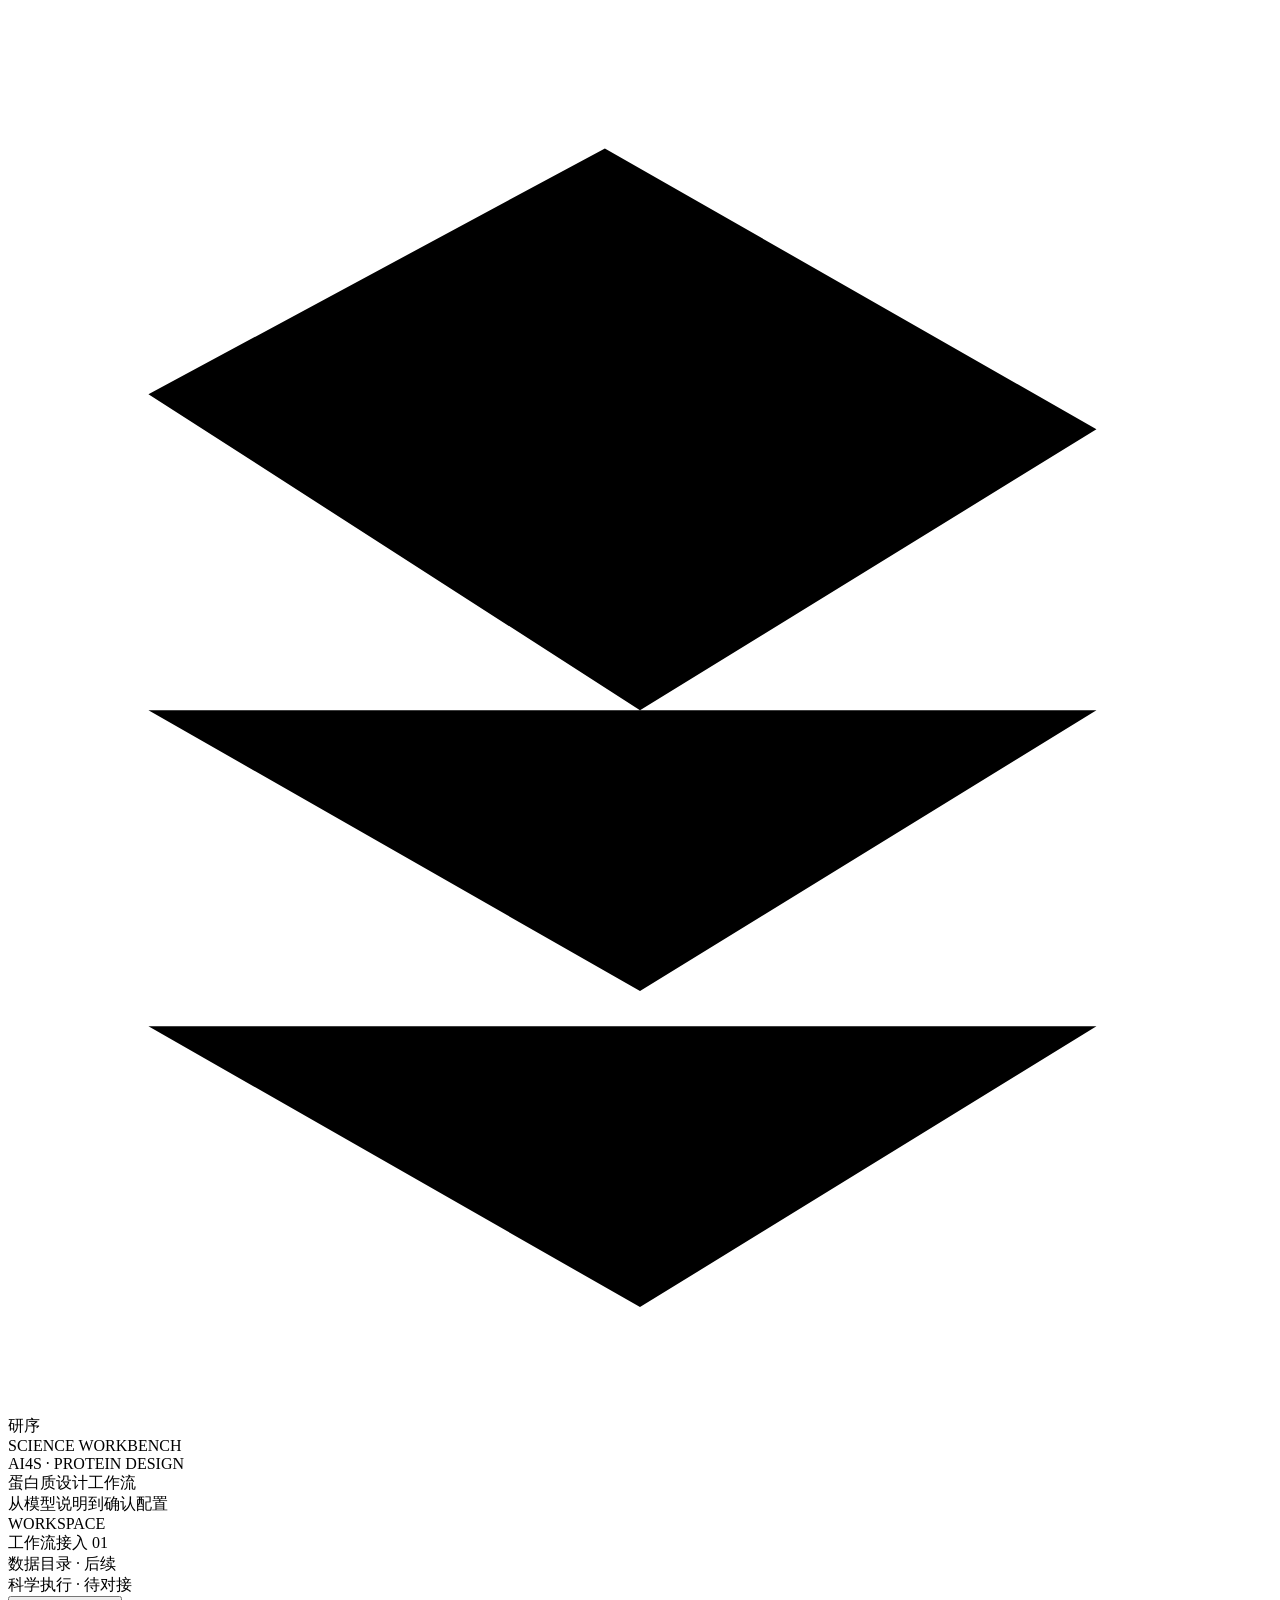
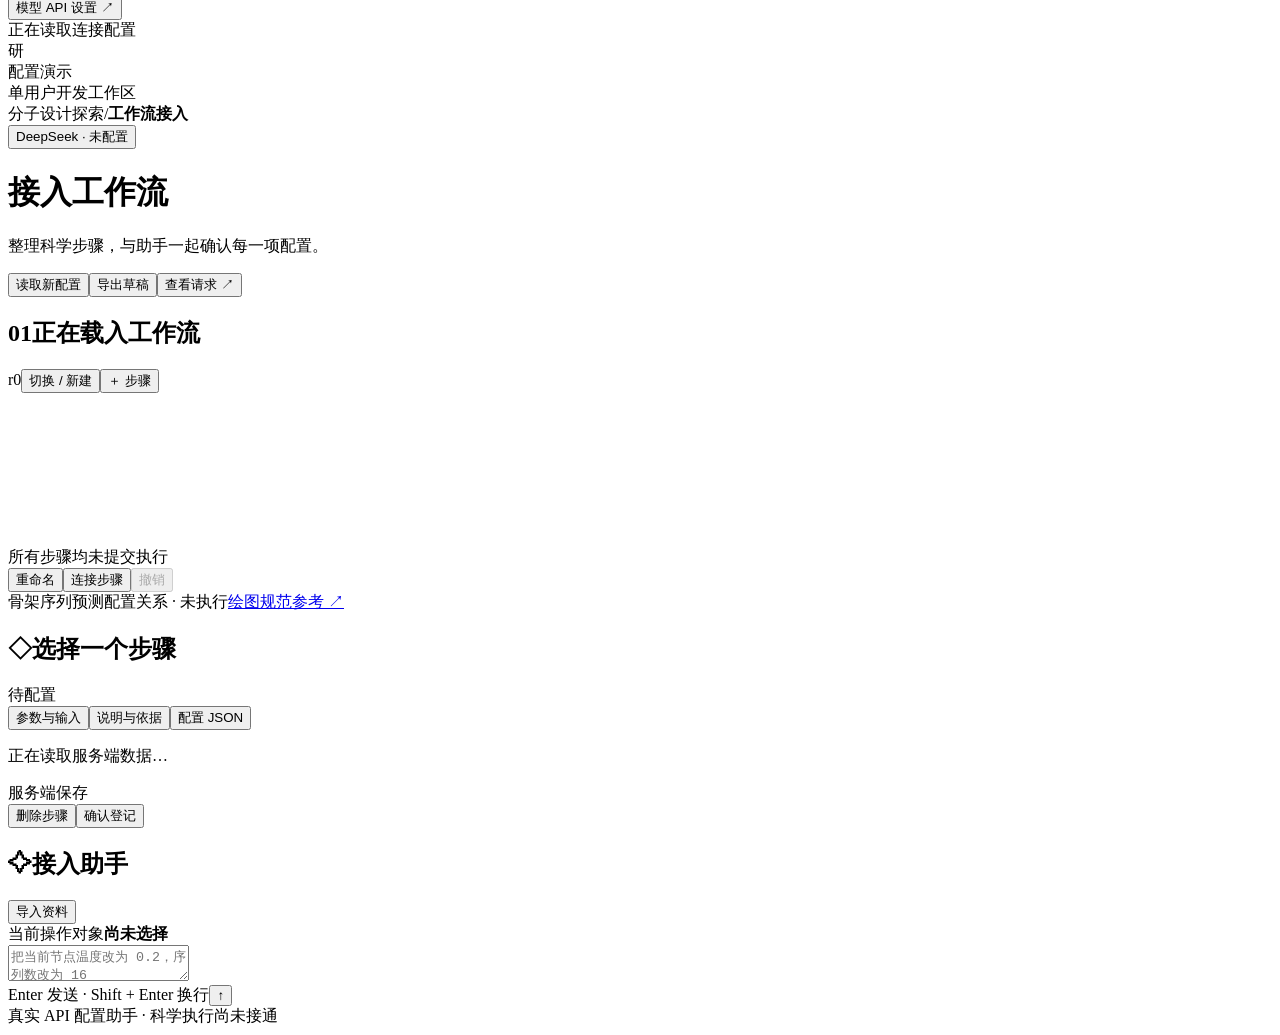
==== src/ai4s_demo/web/index.html @ 40249eb3 "feat: add Agent workflow registration demo and preserve current reports" ====
<!doctype html>
<html lang="zh-CN">
<head>
  <meta charset="utf-8">
  <meta name="viewport" content="width=device-width,initial-scale=1">
  <meta name="color-scheme" content="light">
  <link rel="icon" href="data:,">
  <title>研序 · AI4S 工作流接入</title>
  <link rel="stylesheet" href="/assets/styles.css">
  <link rel="stylesheet" href="/assets/app.css">
  <link rel="stylesheet" href="/assets/panel.css">
</head>
<body>
<div class="app">
  <aside class="sidebar" aria-label="工作台导航">
    <div class="brand"><svg class="brand-mark" viewBox="0 0 36 40" aria-hidden="true"><path d="m4 11 13-7 14 8-13 8Zm0 9 14 8 13-8M4 29l14 8 13-8" stroke-linecap="round" stroke-linejoin="round"/></svg><div><div class="brand-name">研序</div><div class="brand-sub">SCIENCE WORKBENCH</div></div></div>
    <div class="project-card"><div class="eyebrow">AI4S · PROTEIN DESIGN</div><div class="project-title">蛋白质设计工作流</div><span class="sidebar-hint">从模型说明到确认配置</span></div>
    <div class="nav-label">WORKSPACE</div>
    <nav><div class="nav-item active" aria-current="page">工作流接入 <span class="nav-count">01</span></div><div class="nav-item static">数据目录 · 后续</div><div class="nav-item static">科学执行 · 待对接</div></nav>
    <div class="sidebar-bottom"><button class="nav-item" id="settings-button">模型 API 设置 ↗</button><div id="sidebar-api" class="sidebar-hint">正在读取连接配置</div><div class="side-user"><span class="avatar">研</span><div>配置演示<div class="sidebar-hint">单用户开发工作区</div></div></div></div>
  </aside>
  <div class="shell">
    <header class="topbar"><div class="breadcrumb"><span>分子设计探索</span><span>/</span><strong>工作流接入</strong></div><button class="text-button" id="top-settings">DeepSeek · <span id="api-status">未配置</span></button></header>
    <div class="page-heading"><div><h1>接入工作流</h1><p>整理科学步骤，与助手一起确认每一项配置。</p></div><div class="heading-actions"><button class="button" id="refresh-button">读取新配置</button><button class="button" id="export-button">导出草稿</button><button class="button primary" id="request-button">查看请求 ↗</button></div></div>
    <div id="global-error" class="global-error" role="alert" hidden></div>
    <main class="workbench">
      <section class="panel flow-panel" aria-label="工作流设计">
        <div class="panel-heading"><h2><span class="section-number">01</span><span id="workflow-heading">正在载入工作流</span></h2><div class="flow-head-right"><span class="pill" id="revision">r0</span><button class="button compact" id="workflow-button">切换 / 新建</button><button class="button compact" id="add-button">＋ 步骤</button></div></div>
        <div class="graph demo-graph" id="graph"><svg class="wires" id="wires" aria-hidden="true"></svg><div id="pipeline" class="demo-pipeline"></div></div>
        <div class="graph-caption"><span id="flow-caption">所有步骤均未提交执行</span><div class="inline-actions"><button class="text-button" id="rename-button">重命名</button><button class="text-button" id="connect-button">连接步骤</button><button class="text-button" id="undo-button" disabled>撤销</button></div></div>
        <div class="panel-legend"><span><i class="legend-marker role-backbone"></i>骨架</span><span><i class="legend-marker role-sequence"></i>序列</span><span><i class="legend-marker role-prediction"></i>预测</span><span>配置关系 · 未执行</span><a href="https://github.com/ythx-101/live-panel-skill" target="_blank" rel="noopener noreferrer">绘图规范参考 ↗</a></div>
      </section>
      <section class="panel detail-panel" aria-label="所选步骤配置">
        <div class="panel-heading detail-heading"><h2><span class="selected-icon">◇</span><span><span id="detail-title" class="detail-title">选择一个步骤</span><span id="detail-subtitle" class="detail-subtitle"></span></span></h2><span id="detail-status" class="pill">待配置</span></div>
        <div class="tabs" role="tablist" aria-label="步骤详情"><button class="tab active" id="tab-params" role="tab" aria-selected="true" data-tab="params" aria-controls="detail-content">参数与输入</button><button class="tab" id="tab-source" role="tab" aria-selected="false" data-tab="source" aria-controls="detail-content">说明与依据</button><button class="tab" id="tab-json" role="tab" aria-selected="false" data-tab="json" aria-controls="detail-content">配置 JSON</button></div>
        <div class="detail-content" id="detail-content" role="tabpanel" aria-labelledby="tab-params"><p class="muted">正在读取服务端数据…</p></div>
        <div class="detail-footer"><span class="save-state" id="save-state">服务端保存</span><div class="inline-actions"><button class="text-button" id="delete-button">删除步骤</button><button class="button primary compact" id="register-button">确认登记</button></div></div>
      </section>
      <aside class="panel agent-panel" aria-label="Agent 接入助手">
        <div class="panel-heading agent-heading"><h2><span class="agent-mark">✧</span>接入助手</h2><button class="button soft compact" id="import-button">导入资料</button></div>
        <div class="agent-context"><span>当前操作对象</span><strong id="agent-context">尚未选择</strong></div>
        <div class="conversation" id="conversation" role="log" aria-label="接入对话"></div>
        <div id="agent-pending" class="pending-status" role="status" hidden>正在等待 DeepSeek 返回，请稍候…</div>
        <form class="composer" id="chat-form"><textarea id="chat-input" aria-label="向助手提出要求" rows="2" placeholder="把当前节点温度改为 0.2，序列数改为 16"></textarea><div class="composer-bottom"><span class="composer-note">Enter 发送 · Shift + Enter 换行</span><button class="send-button" type="submit" aria-label="发送消息">↑</button></div></form>
        <div class="agent-footnote">真实 API 配置助手 · 科学执行尚未接通</div>
      </aside>
    </main>
  </div>
</div>

<dialog class="modal" id="settings-dialog" aria-labelledby="settings-title"><div class="modal-head"><h2 id="settings-title">模型 API 设置</h2><button class="icon-button" data-close="settings-dialog" aria-label="关闭 API 设置">×</button></div><form id="settings-form"><div class="modal-body"><p class="scope-intro">连接 DeepSeek，让助手读取说明并配置工作流。</p><div class="fields"><label class="field"><span class="field-label">服务商</span><input value="DeepSeek" readonly></label><label class="field"><span class="field-label">API 地址</span><input value="https://api.deepseek.com" readonly></label></div><label class="field spaced"><span class="field-label">模型名称</span><input id="model-name" required maxlength="120" value="deepseek-flash" list="deepseek-models"><datalist id="deepseek-models"><option value="deepseek-flash"><option value="deepseek-v4-pro"></datalist></label><label class="field spaced"><span class="field-label">API key <span id="key-state" class="muted">未配置</span></span><input id="api-key" type="password" autocomplete="new-password" placeholder="输入密钥；留空保留已保存密钥" maxlength="512"></label><label class="checkbox-label"><input id="remove-key" type="checkbox">删除已保存密钥</label><p class="field-hint">密钥仅保存在当前服务端的私有配置文件；不会写入工作流、导出内容或浏览器本地存储。思考模式关闭以便快速完成配置。</p><p id="settings-result" class="inline-result" role="status"></p><p id="settings-error" class="inline-error" role="alert" hidden></p></div><div class="modal-foot"><button type="button" class="button" id="test-api">测试已保存配置</button><button type="submit" class="button primary">保存设置</button></div></form></dialog>

<dialog class="modal" id="import-dialog" aria-labelledby="import-title"><div class="modal-head"><h2 id="import-title">导入模型说明</h2><button class="icon-button" data-close="import-dialog" aria-label="关闭导入窗口">×</button></div><form id="import-form"><div class="modal-body"><label class="field"><span class="field-label">支持的模型</span><select id="import-model"></select></label><label class="field spaced"><span class="field-label">来源 / 版本 <span class="muted">URL 仅作记录，不自动抓取</span></span><input id="source-url" maxlength="2000" placeholder="文档名称、代码版本或来源地址"></label><div class="source-tools"><span>说明或调用示例</span><div class="inline-actions"><label class="source-file-label">选择资料文件<input id="source-file" type="file" accept=".md,.txt,.json" hidden></label><button class="text-button" id="load-sample" type="button">填入示例</button></div></div><label class="field"><span class="sr-only">模型说明内容</span><textarea id="source-text" required maxlength="40000" placeholder="粘贴资料，助手将通过真实 API 提取候选参数…"></textarea></label><p id="source-file-name" class="field-hint">资料会发送给所配置的大模型 API 进行分析。</p><p id="import-error" class="inline-error" role="alert" hidden></p><div id="import-preview" hidden></div></div><div class="modal-foot"><button class="button" type="submit" id="extract-button">识别参数</button><button class="button primary" type="button" id="apply-preview" disabled>确认应用候选</button></div></form></dialog>

<dialog class="modal" id="request-dialog" aria-labelledby="request-title"><div class="modal-head"><h2 id="request-title">交给引擎适配层的请求</h2><button class="icon-button" data-close="request-dialog" aria-label="关闭请求窗口">×</button></div><div class="modal-body"><div class="fields"><label class="field"><span class="field-label">登记范围</span><select id="request-scope"><option value="node">当前节点</option><option value="workflow">整条工作流</option></select></label><div class="request-actions"><button class="button" id="register-scope">确认登记该范围</button><button class="button primary" id="generate-request">生成请求</button></div></div><p id="request-info" class="field-hint">请求生成不等于提交执行。AiiDA 适配层尚未接通。</p><div id="request-issues"></div><p id="request-error" class="inline-error" role="alert" hidden></p><pre id="request-json" class="json-code" tabindex="0">尚未生成请求</pre></div><div class="modal-foot"><button class="button" id="download-request" disabled>下载当前请求</button><button class="button primary" data-close="request-dialog">返回配置</button></div></dialog>

<dialog class="modal small-modal" id="add-dialog" aria-labelledby="add-title"><div class="modal-head"><h2 id="add-title">添加科学步骤</h2><button class="icon-button" data-close="add-dialog" aria-label="关闭添加窗口">×</button></div><form id="add-form"><div class="modal-body"><label class="field"><span class="field-label">模型</span><select id="add-model"></select></label><label class="field spaced"><span class="field-label">节点名称</span><input id="add-label" maxlength="80" required></label><p class="field-hint">添加后采用明确标注的演示值，仍需检查输入并确认登记。</p></div><div class="modal-foot"><button class="button primary">添加到工作流</button></div></form></dialog>

<dialog class="modal small-modal" id="connect-dialog" aria-labelledby="connect-title"><div class="modal-head"><h2 id="connect-title">连接步骤</h2><button class="icon-button" data-close="connect-dialog" aria-label="关闭连接窗口">×</button></div><form id="connect-form"><div class="modal-body"><label class="field"><span class="field-label">上游节点</span><select id="connect-source"></select></label><label class="field spaced"><span class="field-label">下游节点</span><select id="connect-target"></select></label><label class="field spaced"><span class="field-label">上游输出记录选择</span><input id="connect-record" placeholder="例如骨架 0 或 sample=1；可稍后补充"></label><p class="field-hint">本版支持 RFD→MPNN→Boltz；FASTA→Boltz YAML 尚待适配层实现。确认会替换下游对应端口的旧输入。</p><p id="connect-error" class="inline-error" role="alert" hidden></p></div><div class="modal-foot"><button class="button primary">保存连接</button></div></form></dialog>

<dialog class="modal small-modal" id="workflow-dialog" aria-labelledby="workflow-title"><div class="modal-head"><h2 id="workflow-title">工作流</h2><button class="icon-button" data-close="workflow-dialog" aria-label="关闭工作流窗口">×</button></div><div class="modal-body"><label class="field"><span class="field-label">已保存的工作流</span><select id="workflow-list"></select></label><button id="open-workflow" class="button spaced">打开所选</button><hr><form id="new-workflow-form"><label class="field"><span class="field-label">新工作流名称</span><input id="new-name" maxlength="80" value="我的蛋白质工作流" required></label><label class="field spaced"><span class="field-label">初始内容</span><select id="new-template"><option value="protein">三节点示例</option><option value="empty">空工作流</option></select></label><button class="button primary spaced">新建工作流</button></form></div></dialog>

<dialog class="modal small-modal" id="confirm-dialog" aria-labelledby="confirm-title"><div class="modal-head"><h2 id="confirm-title">确认操作</h2></div><div class="modal-body"><p id="confirm-content" class="confirm-content"></p><label id="confirm-input-label" class="field" hidden><span class="field-label">名称</span><input id="confirm-input" maxlength="80"></label></div><div class="modal-foot"><button id="confirm-cancel" class="button" data-confirm-control>取消操作</button><button id="confirm-apply" class="button primary" data-confirm-control>确认操作</button></div></dialog>
<div class="toast" id="toast" role="status" aria-live="polite" hidden></div>
<div id="announcer" class="sr-only" role="status" aria-live="polite"></div>
<script type="module" src="/assets/app.js"></script>
</body>
</html>
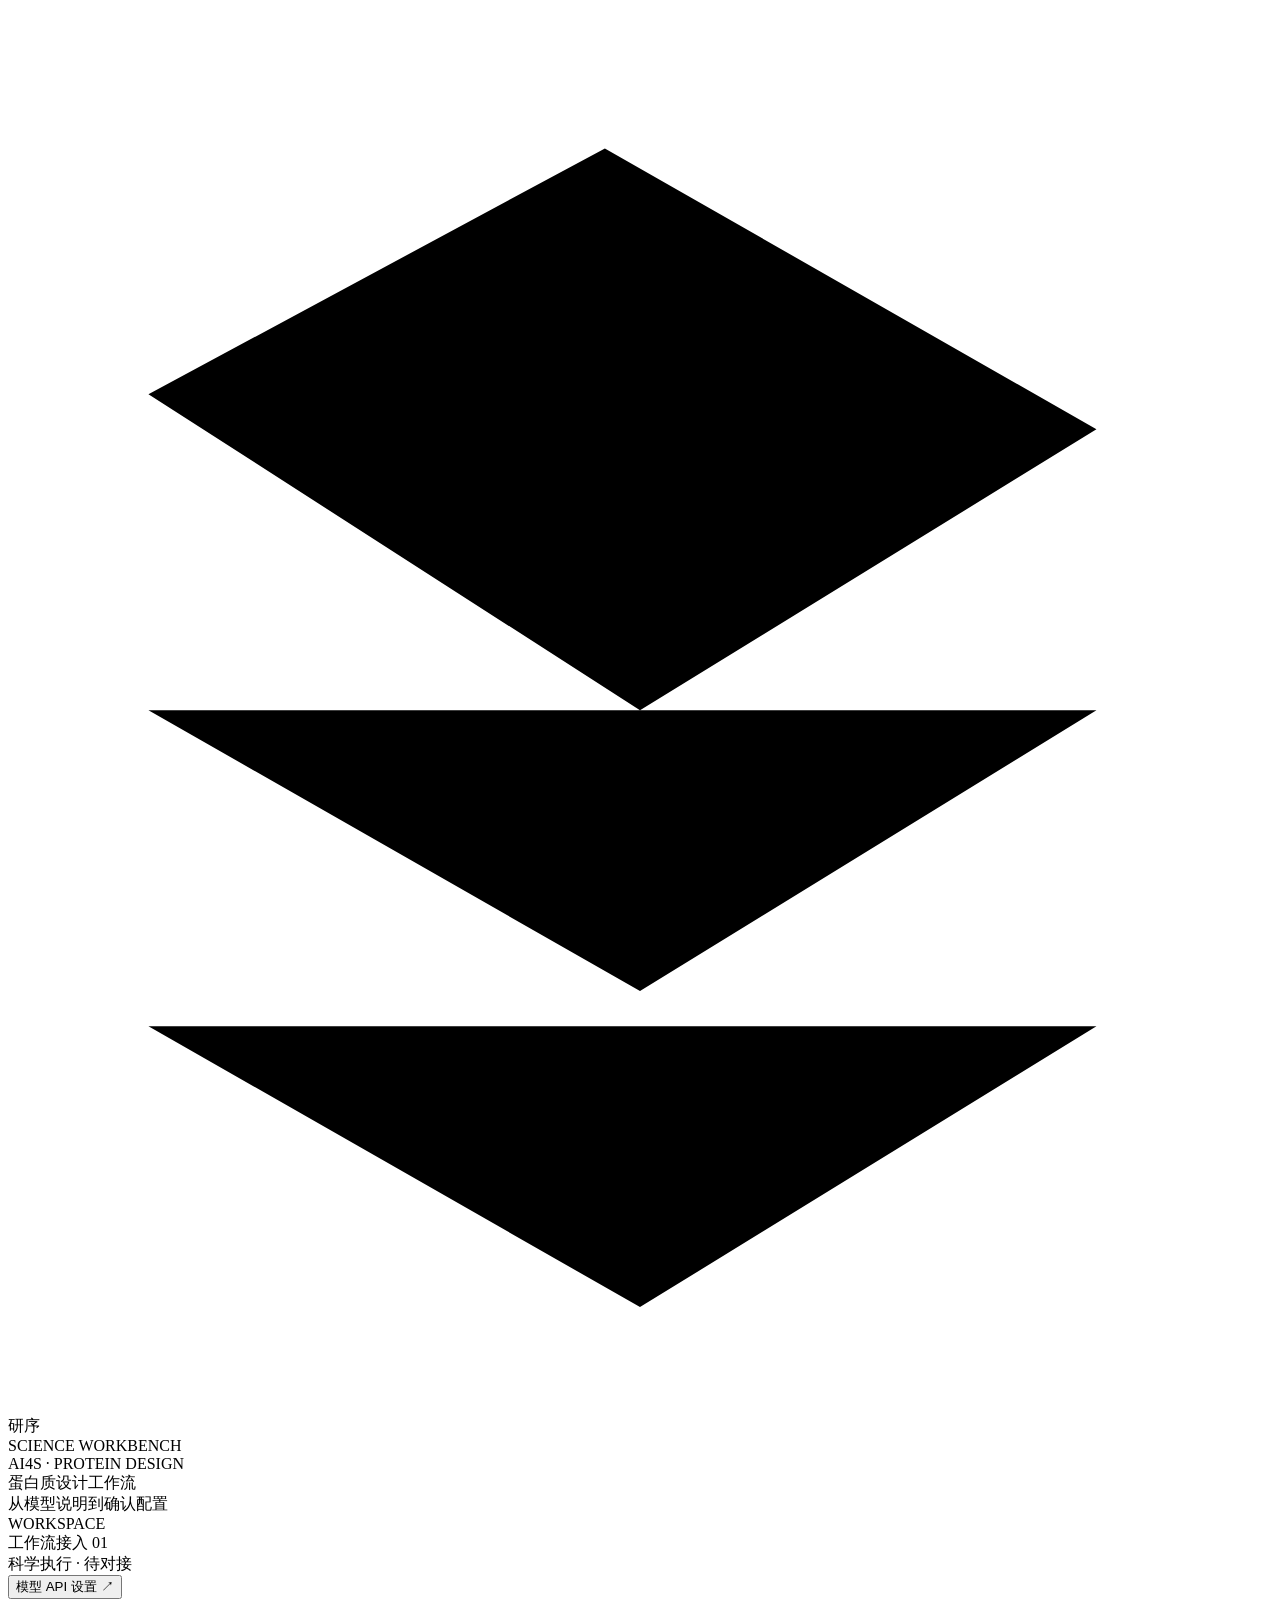
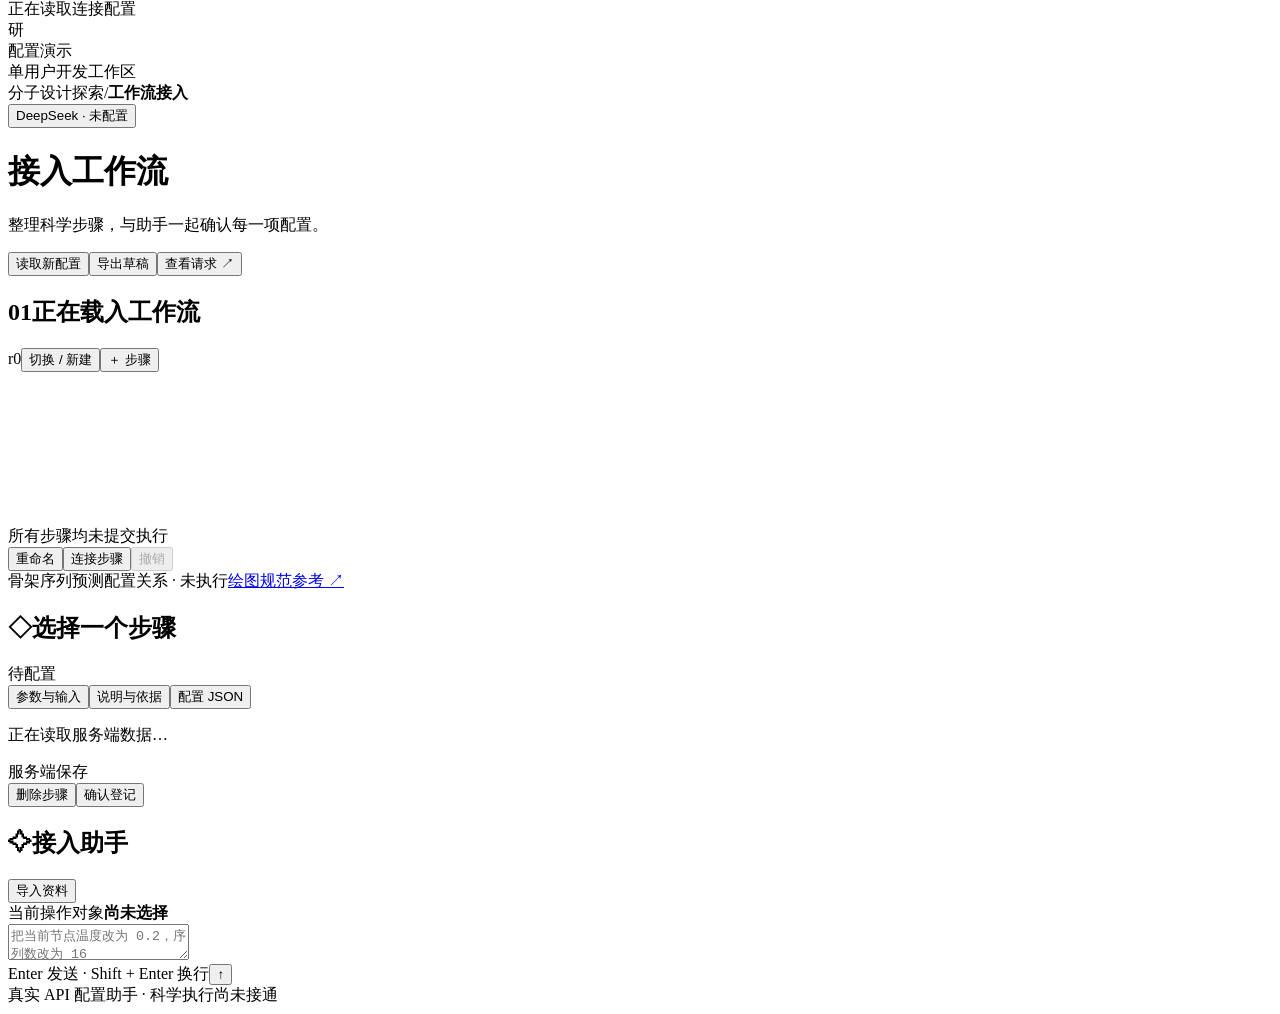
==== commit c4220879: "Merge current workbench and integrate Agent demo into shared preview" ====
--- a/src/ai4s_demo/web/index.html
+++ b/src/ai4s_demo/web/index.html
@@ -6,9 +6,9 @@
   <meta name="color-scheme" content="light">
   <link rel="icon" href="data:,">
   <title>研序 · AI4S 工作流接入</title>
-  <link rel="stylesheet" href="/assets/styles.css">
-  <link rel="stylesheet" href="/assets/app.css">
-  <link rel="stylesheet" href="/assets/panel.css">
+  <link rel="stylesheet" href="./assets/styles.css">
+  <link rel="stylesheet" href="./assets/app.css">
+  <link rel="stylesheet" href="./assets/panel.css">
 </head>
 <body>
 <div class="app">
@@ -16,7 +16,7 @@
     <div class="brand"><svg class="brand-mark" viewBox="0 0 36 40" aria-hidden="true"><path d="m4 11 13-7 14 8-13 8Zm0 9 14 8 13-8M4 29l14 8 13-8" stroke-linecap="round" stroke-linejoin="round"/></svg><div><div class="brand-name">研序</div><div class="brand-sub">SCIENCE WORKBENCH</div></div></div>
     <div class="project-card"><div class="eyebrow">AI4S · PROTEIN DESIGN</div><div class="project-title">蛋白质设计工作流</div><span class="sidebar-hint">从模型说明到确认配置</span></div>
     <div class="nav-label">WORKSPACE</div>
-    <nav><div class="nav-item active" aria-current="page">工作流接入 <span class="nav-count">01</span></div><div class="nav-item static">数据目录 · 后续</div><div class="nav-item static">科学执行 · 待对接</div></nav>
+    <nav><div class="nav-item active" aria-current="page">工作流接入 <span class="nav-count">01</span></div><a class="nav-item" id="back-workbench" href="../" hidden>返回工作台 ↗</a><div class="nav-item static">科学执行 · 待对接</div></nav>
     <div class="sidebar-bottom"><button class="nav-item" id="settings-button">模型 API 设置 ↗</button><div id="sidebar-api" class="sidebar-hint">正在读取连接配置</div><div class="side-user"><span class="avatar">研</span><div>配置演示<div class="sidebar-hint">单用户开发工作区</div></div></div></div>
   </aside>
   <div class="shell">
@@ -63,6 +63,6 @@
 <dialog class="modal small-modal" id="confirm-dialog" aria-labelledby="confirm-title"><div class="modal-head"><h2 id="confirm-title">确认操作</h2></div><div class="modal-body"><p id="confirm-content" class="confirm-content"></p><label id="confirm-input-label" class="field" hidden><span class="field-label">名称</span><input id="confirm-input" maxlength="80"></label></div><div class="modal-foot"><button id="confirm-cancel" class="button" data-confirm-control>取消操作</button><button id="confirm-apply" class="button primary" data-confirm-control>确认操作</button></div></dialog>
 <div class="toast" id="toast" role="status" aria-live="polite" hidden></div>
 <div id="announcer" class="sr-only" role="status" aria-live="polite"></div>
-<script type="module" src="/assets/app.js"></script>
+<script type="module" src="./assets/app.js"></script>
 </body>
 </html>
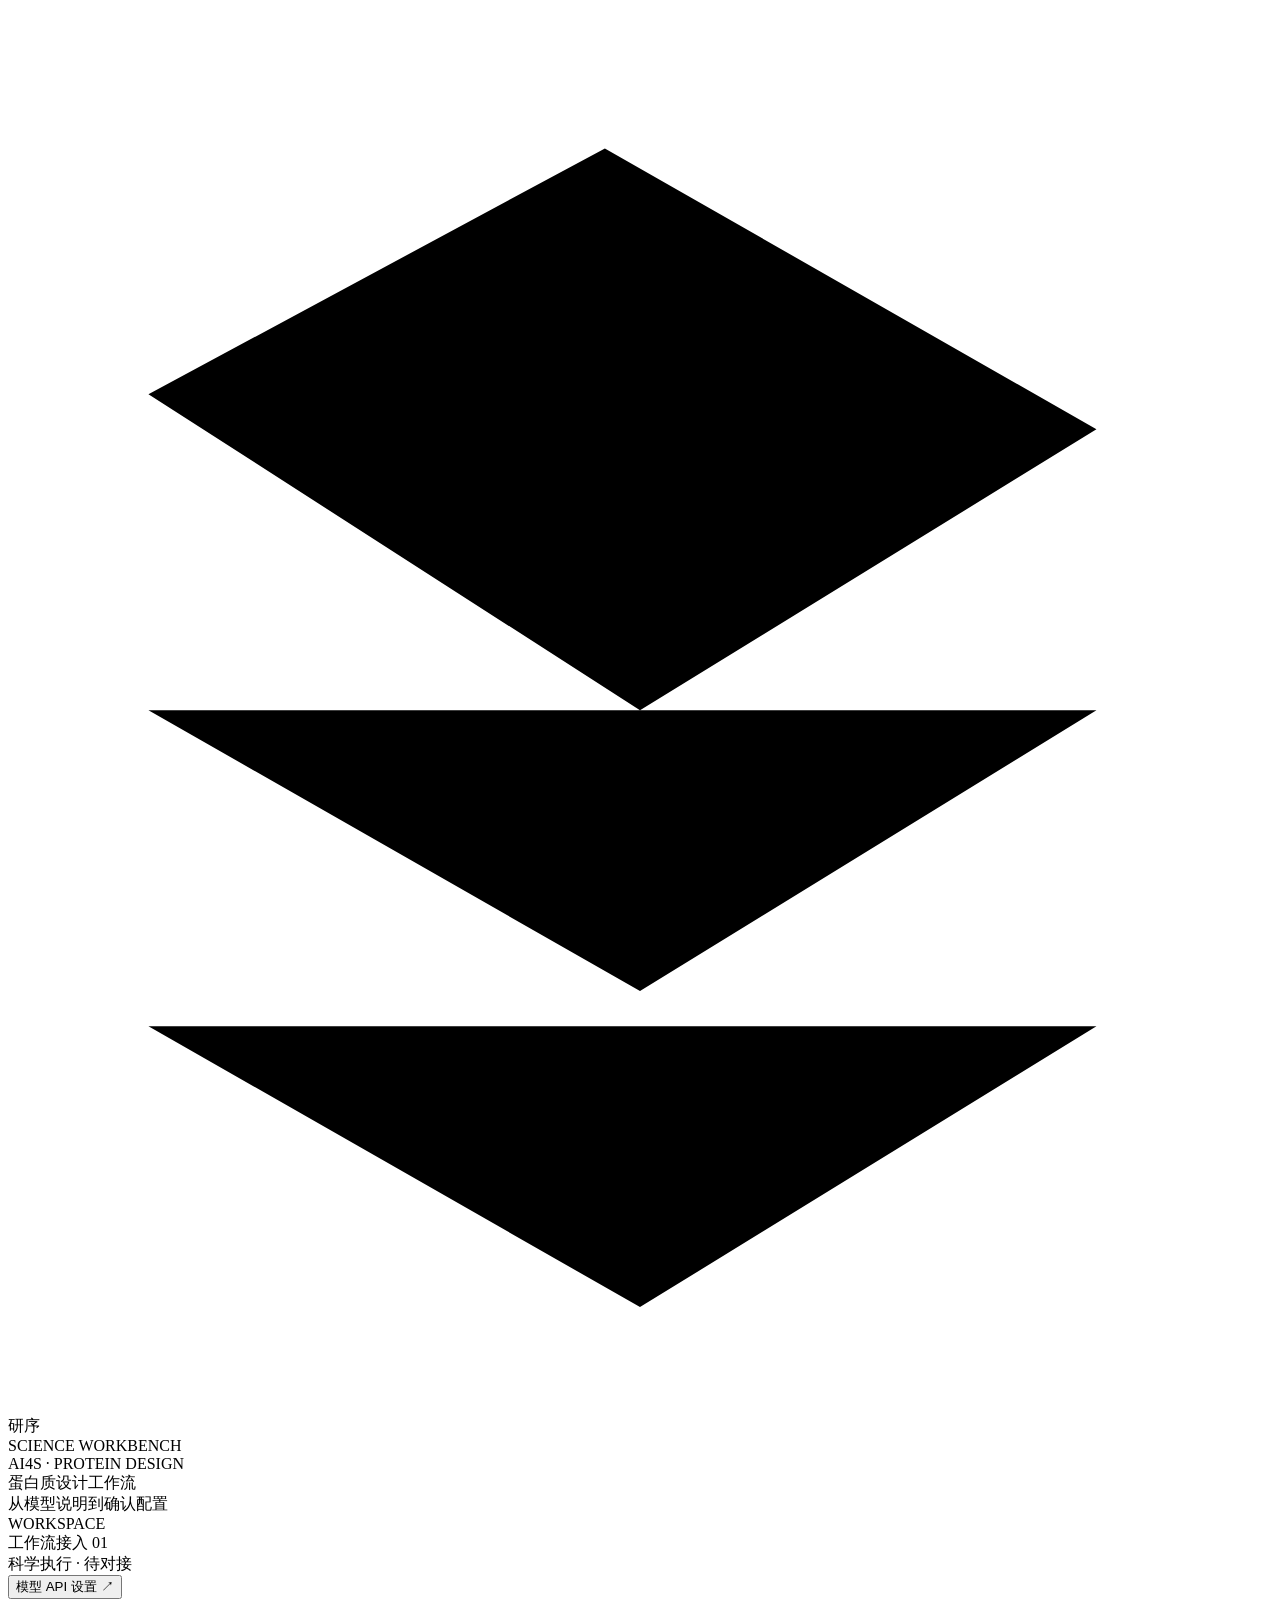
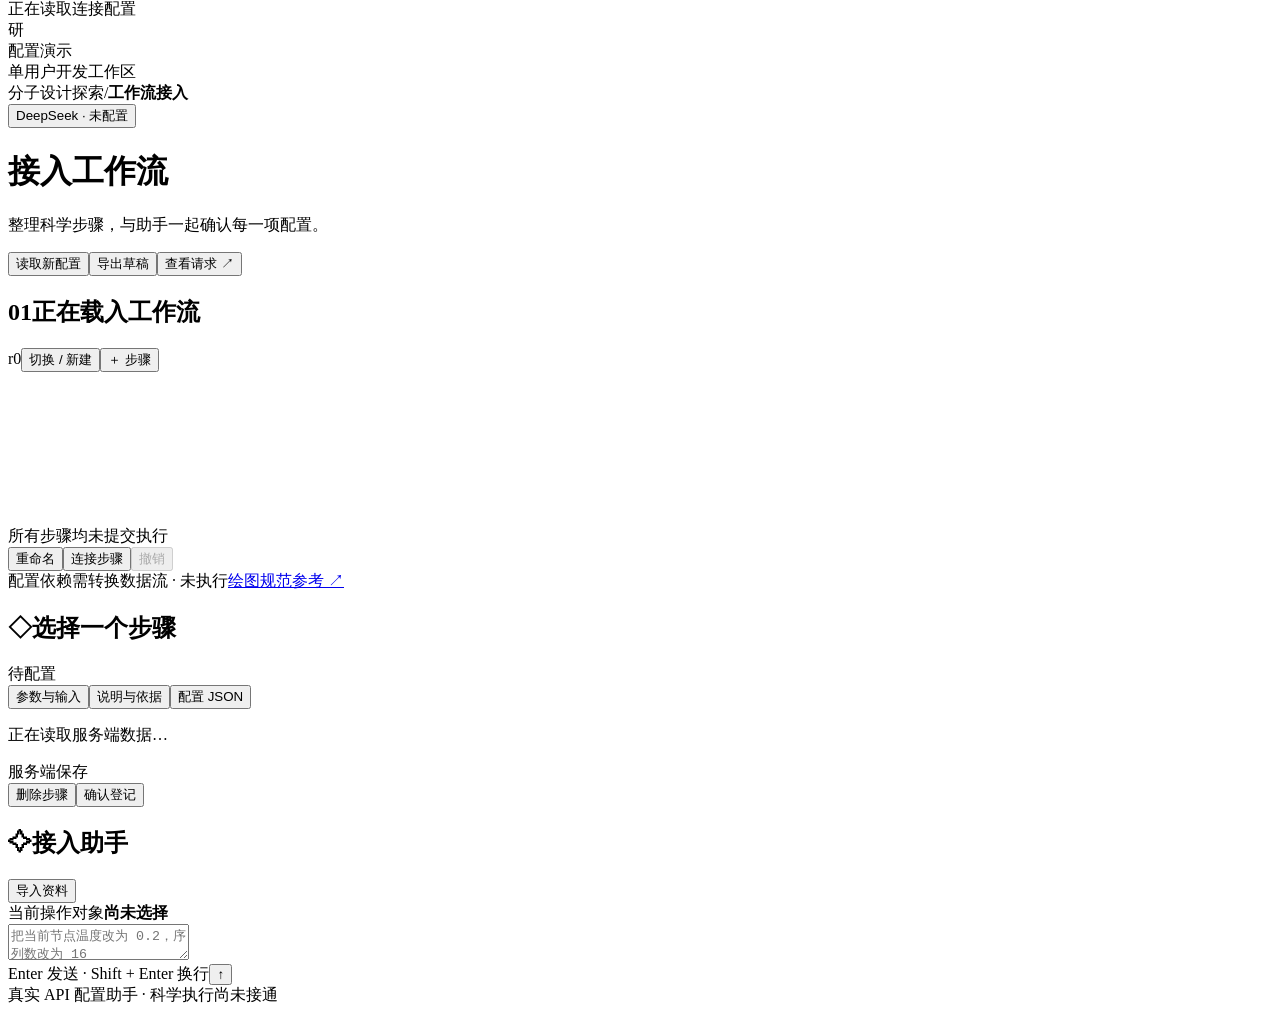
==== commit b904c9d5: "style(ai4s_demo): 工作流程图对齐 live-panel light-pastel 视觉语法 - 每个步骤改为「带标题的阶段框 + 白色卡片」两级结构，标题含序号与阶段名 - 卡片新增" ====
--- a/src/ai4s_demo/web/index.html
+++ b/src/ai4s_demo/web/index.html
@@ -28,7 +28,7 @@
         <div class="panel-heading"><h2><span class="section-number">01</span><span id="workflow-heading">正在载入工作流</span></h2><div class="flow-head-right"><span class="pill" id="revision">r0</span><button class="button compact" id="workflow-button">切换 / 新建</button><button class="button compact" id="add-button">＋ 步骤</button></div></div>
         <div class="graph demo-graph" id="graph"><svg class="wires" id="wires" aria-hidden="true"></svg><div id="pipeline" class="demo-pipeline"></div></div>
         <div class="graph-caption"><span id="flow-caption">所有步骤均未提交执行</span><div class="inline-actions"><button class="text-button" id="rename-button">重命名</button><button class="text-button" id="connect-button">连接步骤</button><button class="text-button" id="undo-button" disabled>撤销</button></div></div>
-        <div class="panel-legend"><span><i class="legend-marker role-backbone"></i>骨架</span><span><i class="legend-marker role-sequence"></i>序列</span><span><i class="legend-marker role-prediction"></i>预测</span><span>配置关系 · 未执行</span><a href="https://github.com/ythx-101/live-panel-skill" target="_blank" rel="noopener noreferrer">绘图规范参考 ↗</a></div>
+        <div class="panel-legend"><span><i class="legend-line"></i>配置依赖</span><span><i class="legend-line dashed"></i>需转换</span><span><i class="legend-dot"></i>数据流 · 未执行</span><a href="https://github.com/ythx-101/live-panel-skill" target="_blank" rel="noopener noreferrer">绘图规范参考 ↗</a></div>
       </section>
       <section class="panel detail-panel" aria-label="所选步骤配置">
         <div class="panel-heading detail-heading"><h2><span class="selected-icon">◇</span><span><span id="detail-title" class="detail-title">选择一个步骤</span><span id="detail-subtitle" class="detail-subtitle"></span></span></h2><span id="detail-status" class="pill">待配置</span></div>
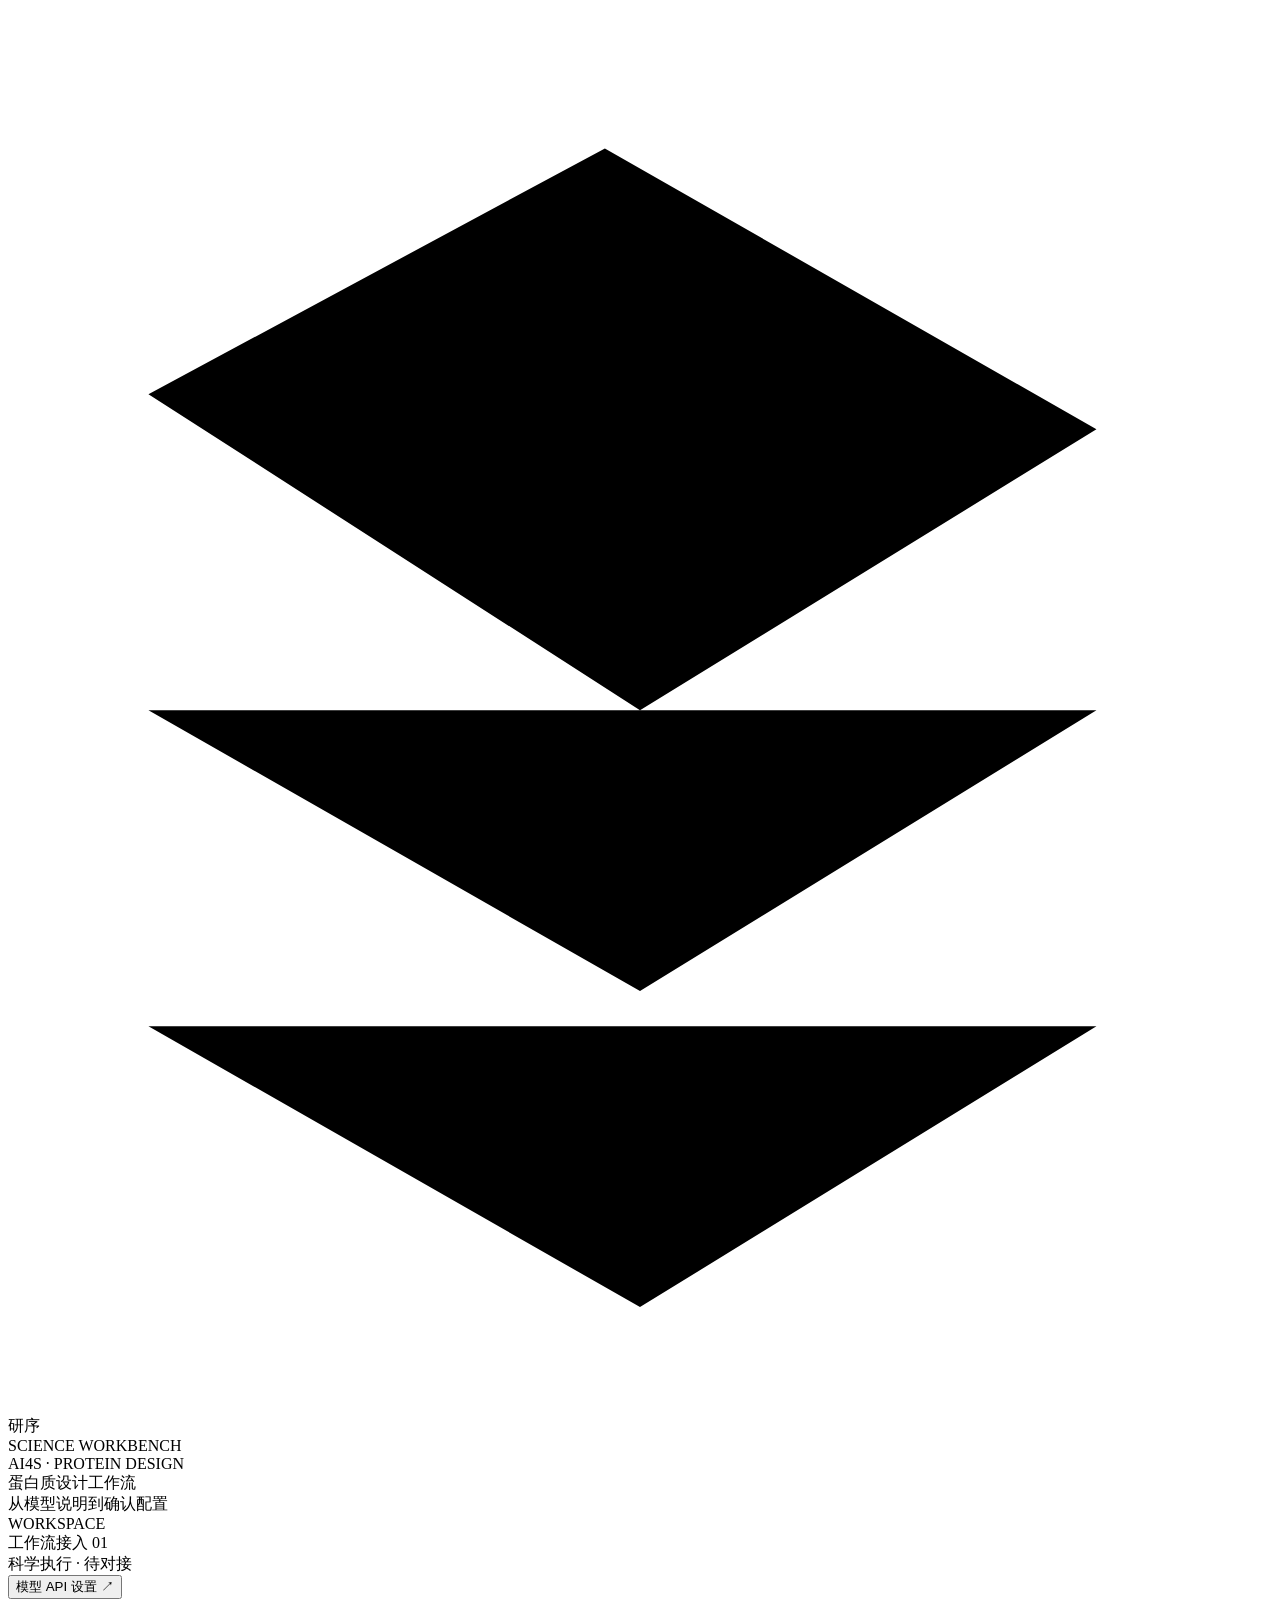
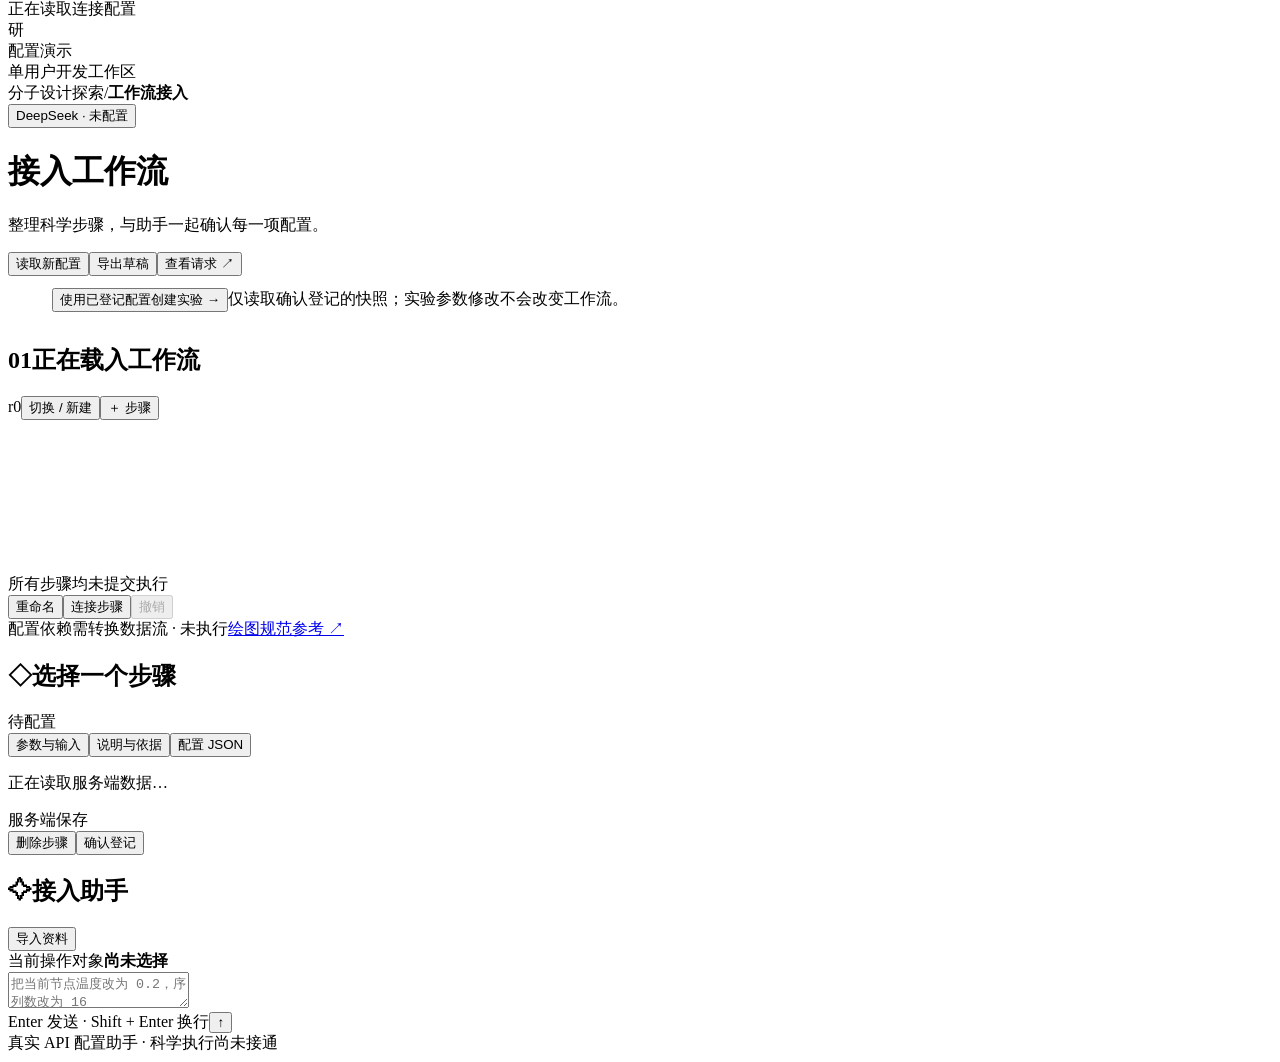
==== commit 5db8dd4a: "feat(ai4s_demo): 已登记流程可直接交接为实验，收紧实验助手边界 - 新增 src/ai4s_demo/handoff.py：登记快照转工作台步骤，ProteinMPNN 后追加模拟的序" ====
--- a/src/ai4s_demo/web/index.html
+++ b/src/ai4s_demo/web/index.html
@@ -23,6 +23,7 @@
     <header class="topbar"><div class="breadcrumb"><span>分子设计探索</span><span>/</span><strong>工作流接入</strong></div><button class="text-button" id="top-settings">DeepSeek · <span id="api-status">未配置</span></button></header>
     <div class="page-heading"><div><h1>接入工作流</h1><p>整理科学步骤，与助手一起确认每一项配置。</p></div><div class="heading-actions"><button class="button" id="refresh-button">读取新配置</button><button class="button" id="export-button">导出草稿</button><button class="button primary" id="request-button">查看请求 ↗</button></div></div>
     <div id="global-error" class="global-error" role="alert" hidden></div>
+    <div class="panel" style="margin:0 28px 16px;padding:12px 16px"><button class="button" id="experiment-handoff">使用已登记配置创建实验 →</button><span class="field-hint">仅读取确认登记的快照；实验参数修改不会改变工作流。</span></div>
     <main class="workbench">
       <section class="panel flow-panel" aria-label="工作流设计">
         <div class="panel-heading"><h2><span class="section-number">01</span><span id="workflow-heading">正在载入工作流</span></h2><div class="flow-head-right"><span class="pill" id="revision">r0</span><button class="button compact" id="workflow-button">切换 / 新建</button><button class="button compact" id="add-button">＋ 步骤</button></div></div>
